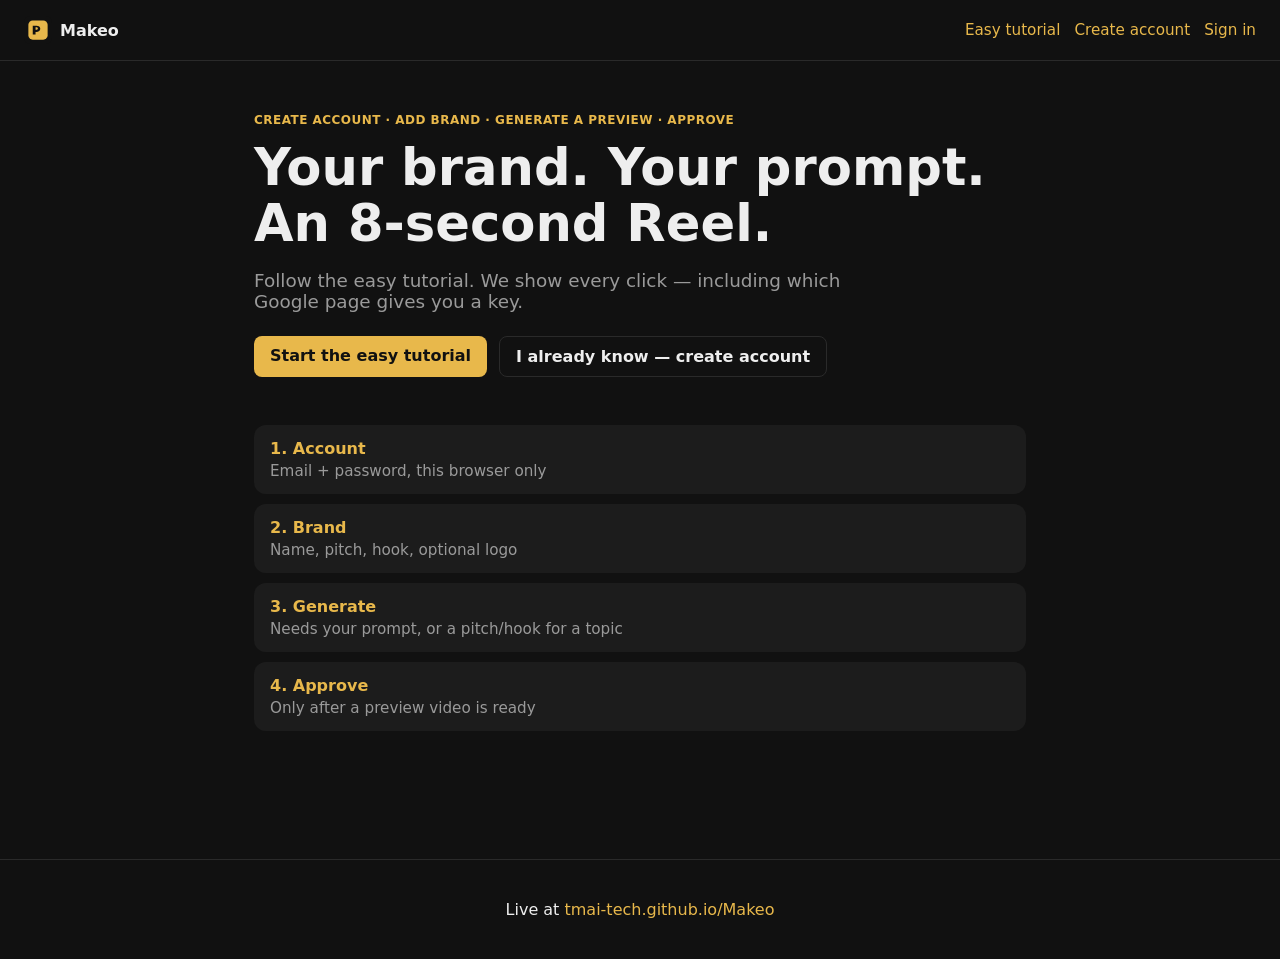
==== web/index.html @ adc28a22 "fix: tell the user a /ui 404 means the Colab worker is stale The live 8766 process is an older worke" ====
<!DOCTYPE html>
<html lang="en">
<head>
  <meta charset="UTF-8" />
  <meta name="viewport" content="width=device-width, initial-scale=1, viewport-fit=cover" />
  <meta name="theme-color" content="#111111" />
  <meta name="color-scheme" content="dark" />
  <meta name="description" content="Makeo — create a brand, generate an 8-second Reel, approve, post." />
  <meta name="mobile-web-app-capable" content="yes" />
  <meta name="apple-mobile-web-app-capable" content="yes" />
  <meta name="apple-mobile-web-app-status-bar-style" content="black-translucent" />
  <meta name="apple-mobile-web-app-title" content="Makeo" />
  <link rel="manifest" href="manifest.webmanifest" />
  <link rel="icon" href="assets/icon.svg" type="image/svg+xml" />
  <link rel="apple-touch-icon" href="assets/icon.svg" />
  <title>Makeo</title>
  <link rel="stylesheet" href="assets/styles.css" />
</head>
<body>
  <div id="app"></div>
  <script src="assets/app.js?v=cat8"></script>
</body>
</html>
---- web/assets/styles.css ----
:root {
  --bg: #111;
  --fg: #eee;
  --mut: #9a9a9a;
  --line: #2a2a2a;
  --gold: #e8b84b;
  --card: #1c1c1c;
  --ok: #1a7f37;
  --bad: #8a2a2a;
}
* { box-sizing: border-box; }
html, body { margin: 0; padding: 0; background: var(--bg); color: var(--fg);
  font-family: system-ui, sans-serif; min-height: 100%; }
a { color: var(--gold); text-decoration: none; }
.top { display: flex; justify-content: space-between; align-items: center;
  padding: 16px 24px; border-bottom: 1px solid var(--line); position: sticky; top: 0;
  background: var(--bg); z-index: 2; gap: 12px; flex-wrap: wrap; }
.brand { display: flex; align-items: center; gap: 8px; color: var(--fg); font-weight: 700; }
nav { display: flex; gap: 14px; font-size: 0.95rem; align-items: center; flex-wrap: wrap; }
nav .who { color: var(--mut); font-size: 0.85rem; }
main { max-width: 820px; margin: 0 auto; padding: 40px 24px 80px; }
.hero h1 { font-size: clamp(2rem, 5vw, 3.2rem); line-height: 1.1; margin: 8px 0 16px; }
.eyebrow { color: var(--gold); letter-spacing: 0.04em; text-transform: uppercase;
  font-size: 0.75rem; font-weight: 600; }
.lead { color: var(--mut); font-size: 1.15rem; max-width: 38rem; }
.actions { display: flex; gap: 12px; flex-wrap: wrap; margin-top: 24px; }
.btn { display: inline-block; padding: 10px 16px; border-radius: 8px; font-weight: 600;
  border: 0; cursor: pointer; font-size: 1rem; }
.btn.primary { background: var(--gold); color: #111; }
.btn.ghost { background: transparent; color: var(--fg); border: 1px solid var(--line); }
.btn.ok { background: var(--ok); color: #fff; }
.btn.no { background: #3a3a3a; color: #eee; }
.btn:disabled { opacity: 0.5; cursor: not-allowed; }
.pipe { list-style: none; padding: 0; margin: 48px 0; display: grid; gap: 10px; }
.pipe li { background: var(--card); border-radius: 12px; padding: 14px 16px;
  display: grid; gap: 4px; }
.pipe strong { color: var(--gold); }
.pipe span { color: var(--mut); font-size: 0.95rem; }
.panel { background: var(--card); border-radius: 16px; padding: 24px; }
.panel h1, .panel h2 { margin-top: 0; }
.muted { color: var(--mut); }
.error { color: #f66; }
.ok { color: #6d6; }
label { display: block; margin: 14px 0 6px; color: var(--mut); font-size: 0.9rem; }
input, textarea, select { width: 100%; padding: 10px; border-radius: 8px;
  border: 1px solid var(--line); background: #111; color: var(--fg); }
.grid { display: grid; gap: 16px; margin-top: 40px; }
@media (min-width: 700px) { .grid { grid-template-columns: 1fr 1fr 1fr; } }
.grid article, .card { background: var(--card); border-radius: 12px; padding: 16px; }
.card { margin: 12px 0; }
.banner { background: #2a2208; border: 1px solid var(--gold); color: #f3e3b0;
  border-radius: 10px; padding: 10px 12px; margin: 0 0 20px; font-size: 0.9rem; }
footer { border-top: 1px solid var(--line); padding: 24px; text-align: center; }
code { color: var(--gold); }
.reel {
  width: min(260px, 70vw); aspect-ratio: 9/16; border-radius: 16px;
  background: #000; margin: 12px auto; overflow: hidden; position: relative;
  display: flex; flex-direction: column; justify-content: flex-end;
  border: 1px solid var(--line);
}
.reel img, .reel video { width: 100%; height: 100%; object-fit: cover; position: absolute; inset: 0; }
.reel .end { position: relative; padding: 16px; background: linear-gradient(transparent, #000 70%); }
.reel .end .name { color: var(--gold); font-weight: 700; }
.steps { list-style: none; padding: 0; }
.steps li { padding: 8px 0; border-bottom: 1px solid var(--line); color: var(--mut); }
.steps li.on { color: var(--gold); }
.steps li.done { color: #6d6; }
.pill { display: inline-block; font-size: 0.75rem; padding: 2px 8px; border-radius: 999px;
  background: #2a2a2a; color: var(--mut); text-transform: uppercase; letter-spacing: 0.04em; }
.pill.wait { color: var(--gold); }
.pill.posted { color: #6d6; }
.pill.rej { color: #f88; }
.row { display: flex; gap: 10px; flex-wrap: wrap; margin-top: 12px; }
thumb { }
.logo-preview { width: 48px; height: 48px; object-fit: contain; border-radius: 8px; background: #000; }
.cat-head { display:flex; justify-content:space-between; align-items:flex-start; gap:16px; flex-wrap:wrap; }
.cat-head h1 { margin:0 0 8px; }
.worker { font-size:0.9rem; }
.worker.ok { color:#6d6; }
.worker.bad { color:#f88; }
.cat-grid { display:grid; gap:16px; margin-top:16px; }
@media (min-width: 860px) {
  .cat-grid { grid-template-columns: 1fr 1fr 1.1fr; }
}
.drop {
  position:relative; min-height:260px; border:2px dashed var(--line);
  border-radius:16px; background:#161616; overflow:hidden;
  display:flex; align-items:center; justify-content:center; text-align:center;
}
.drop.has { border-style:solid; border-color:#3a3a3a; }
.drop img { position:absolute; inset:0; width:100%; height:100%; object-fit:cover; }
.drop .hint { position:relative; z-index:1; color:var(--mut); padding:16px; pointer-events:none; }
.drop.has .hint { background:linear-gradient(transparent, #000c); color:#eee; position:absolute; left:0; right:0; bottom:0; padding:12px; }
.drop input[type=file] { position:absolute; inset:0; opacity:0; cursor:pointer; z-index:2; }
.cat-result {
  min-height:260px; border-radius:16px; background:#0a0a0a;
  border:1px solid var(--line); display:flex; align-items:center; justify-content:center;
  overflow:hidden; aspect-ratio:2/3;
}
.cat-result img { width:100%; height:100%; object-fit:contain; background:#000; }
.chips { display:flex; gap:8px; flex-wrap:wrap; }
.chip {
  padding:6px 12px; border-radius:999px; border:1px solid var(--line);
  background:transparent; color:var(--fg); cursor:pointer; font-size:0.9rem;
}
.chip.on { background:var(--gold); color:#111; border-color:var(--gold); font-weight:700; }
.cat-shots { display:grid; gap:12px; grid-template-columns:repeat(auto-fill, minmax(140px, 1fr)); margin-top:16px; }
.cat-shots a { display:block; aspect-ratio:2/3; border-radius:10px; overflow:hidden; border:1px solid var(--line); }
.cat-shots img { width:100%; height:100%; object-fit:cover; }
.worker-row input { flex:1; min-width:180px; }
.how { display: grid; gap: 16px; margin: 20px 0 32px; }
.how-step { background: var(--card); border-radius: 16px; padding: 16px 18px 18px; }
.how-step .n { display: inline-flex; align-items: center; justify-content: center;
  width: 28px; height: 28px; border-radius: 50%; background: var(--gold); color: #111;
  font-weight: 800; margin-right: 8px; }
.how-step h3 { display: flex; align-items: center; margin: 0 0 8px; font-size: 1.1rem; }
.how-step p { margin: 8px 0; color: #ddd; }
.how-step .click { background: #2a2208; border-left: 4px solid var(--gold);
  padding: 8px 12px; border-radius: 8px; margin: 10px 0; }
.how-step .click strong { color: var(--gold); }
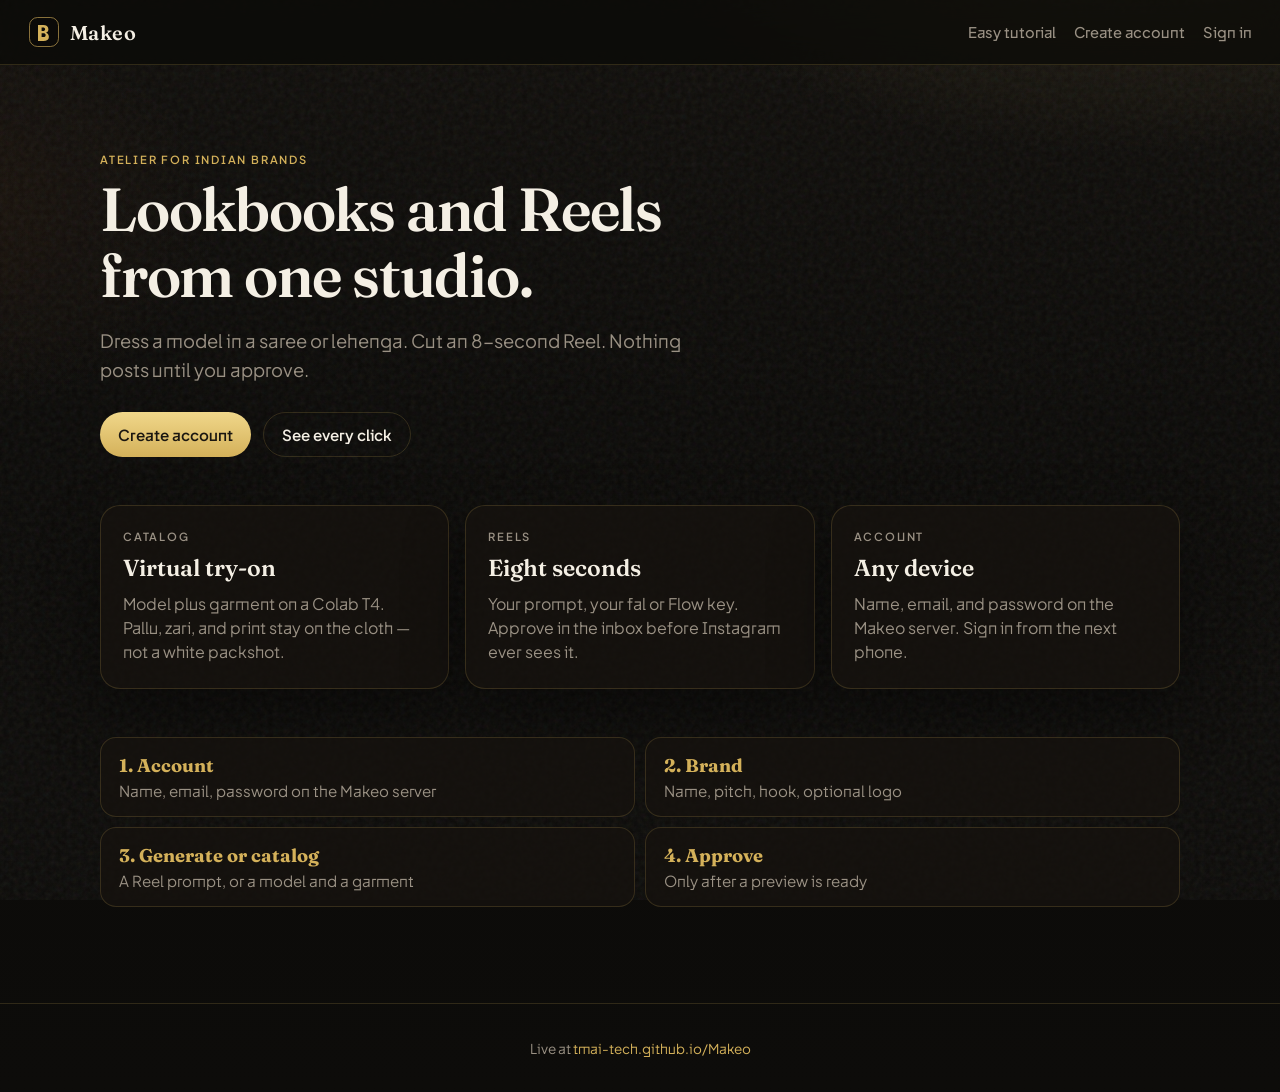
==== commit 15f01074: "feat: server auth and atelier UI Self-serve name/email/password accounts on FastAPI, Pages talks to " ====
--- a/web/index.html
+++ b/web/index.html
@@ -3,9 +3,9 @@
 <head>
   <meta charset="UTF-8" />
   <meta name="viewport" content="width=device-width, initial-scale=1, viewport-fit=cover" />
-  <meta name="theme-color" content="#111111" />
+  <meta name="theme-color" content="#0B0A08" />
   <meta name="color-scheme" content="dark" />
-  <meta name="description" content="Makeo — create a brand, generate an 8-second Reel, approve, post." />
+  <meta name="description" content="Makeo — lookbooks and 8-second Reels for Indian brands. Approve before anything posts." />
   <meta name="mobile-web-app-capable" content="yes" />
   <meta name="apple-mobile-web-app-capable" content="yes" />
   <meta name="apple-mobile-web-app-status-bar-style" content="black-translucent" />
@@ -14,10 +14,13 @@
   <link rel="icon" href="assets/icon.svg" type="image/svg+xml" />
   <link rel="apple-touch-icon" href="assets/icon.svg" />
   <title>Makeo</title>
-  <link rel="stylesheet" href="assets/styles.css" />
+  <link rel="preconnect" href="https://fonts.googleapis.com" />
+  <link rel="preconnect" href="https://fonts.gstatic.com" crossorigin />
+  <link href="https://fonts.googleapis.com/css2?family=Fraunces:opsz,wght@9..144,500;9..144,600;9..144,700&family=Plus+Jakarta+Sans:wght@400;500;600;700&display=swap" rel="stylesheet" />
+  <link rel="stylesheet" href="assets/styles.css?v=ui1" />
 </head>
 <body>
   <div id="app"></div>
-  <script src="assets/app.js?v=cat8"></script>
+  <script src="assets/app.js?v=ui1"></script>
 </body>
 </html>
--- a/web/assets/styles.css
+++ b/web/assets/styles.css
@@ -1,59 +1,173 @@
 :root {
-  --bg: #111;
-  --fg: #eee;
-  --mut: #9a9a9a;
-  --line: #2a2a2a;
-  --gold: #e8b84b;
-  --card: #1c1c1c;
-  --ok: #1a7f37;
-  --bad: #8a2a2a;
+  --bg: #0b0a08;
+  --bg-2: #12100d;
+  --fg: #f4efe4;
+  --mut: #9a9184;
+  --line: rgba(212, 177, 90, 0.18);
+  --gold: #d4b15a;
+  --gold-2: #f0d78a;
+  --card: rgba(22, 19, 15, 0.78);
+  --ok: #86c49a;
+  --bad: #d46a6a;
+  --ink: #1a1610;
+  --serif: "Fraunces", "Times New Roman", serif;
+  --sans: "Plus Jakarta Sans", system-ui, sans-serif;
+  --shadow: 0 24px 60px rgba(0, 0, 0, 0.35);
+  --radius: 20px;
 }
 * { box-sizing: border-box; }
-html, body { margin: 0; padding: 0; background: var(--bg); color: var(--fg);
-  font-family: system-ui, sans-serif; min-height: 100%; }
+html, body {
+  margin: 0; padding: 0; min-height: 100%;
+  background: var(--bg); color: var(--fg);
+  font-family: var(--sans);
+  font-feature-settings: "ss01" on;
+}
+body {
+  background:
+    radial-gradient(900px 480px at 88% -10%, rgba(212, 177, 90, 0.14), transparent 55%),
+    radial-gradient(700px 420px at -10% 20%, rgba(140, 80, 40, 0.12), transparent 50%),
+    linear-gradient(180deg, #100e0b 0%, var(--bg) 38%, #0d0c0a 100%);
+}
+body::before {
+  content: "";
+  position: fixed; inset: 0; pointer-events: none; z-index: 0; opacity: 0.07;
+  background-image: url("data:image/svg+xml,%3Csvg viewBox='0 0 200 200' xmlns='http://www.w3.org/2000/svg'%3E%3Cfilter id='n'%3E%3CfeTurbulence type='fractalNoise' baseFrequency='.85' numOctaves='4' stitchTiles='stitch'/%3E%3C/filter%3E%3Crect width='100%25' height='100%25' filter='url(%23n)'/%3E%3C/svg%3E");
+}
+#app { position: relative; z-index: 1; min-height: 100vh; display: flex; flex-direction: column; }
 a { color: var(--gold); text-decoration: none; }
-.top { display: flex; justify-content: space-between; align-items: center;
-  padding: 16px 24px; border-bottom: 1px solid var(--line); position: sticky; top: 0;
-  background: var(--bg); z-index: 2; gap: 12px; flex-wrap: wrap; }
-.brand { display: flex; align-items: center; gap: 8px; color: var(--fg); font-weight: 700; }
-nav { display: flex; gap: 14px; font-size: 0.95rem; align-items: center; flex-wrap: wrap; }
-nav .who { color: var(--mut); font-size: 0.85rem; }
-main { max-width: 820px; margin: 0 auto; padding: 40px 24px 80px; }
-.hero h1 { font-size: clamp(2rem, 5vw, 3.2rem); line-height: 1.1; margin: 8px 0 16px; }
-.eyebrow { color: var(--gold); letter-spacing: 0.04em; text-transform: uppercase;
-  font-size: 0.75rem; font-weight: 600; }
-.lead { color: var(--mut); font-size: 1.15rem; max-width: 38rem; }
-.actions { display: flex; gap: 12px; flex-wrap: wrap; margin-top: 24px; }
-.btn { display: inline-block; padding: 10px 16px; border-radius: 8px; font-weight: 600;
-  border: 0; cursor: pointer; font-size: 1rem; }
-.btn.primary { background: var(--gold); color: #111; }
+a:hover { color: var(--gold-2); }
+.top {
+  display: flex; justify-content: space-between; align-items: center;
+  padding: 16px 28px; position: sticky; top: 0; z-index: 8; gap: 14px; flex-wrap: wrap;
+  background: rgba(11, 10, 8, 0.72);
+  backdrop-filter: blur(16px);
+  border-bottom: 1px solid var(--line);
+}
+.brand {
+  display: flex; align-items: center; gap: 10px;
+  color: var(--fg); font-family: var(--serif); font-weight: 600;
+  letter-spacing: 0.02em; font-size: 1.25rem;
+}
+.brand img { border-radius: 9px; }
+nav { display: flex; gap: 18px; font-size: 0.92rem; align-items: center; flex-wrap: wrap; }
+nav a { color: var(--mut); font-weight: 500; }
+nav a:hover { color: var(--fg); }
+nav .who { color: var(--gold); font-size: 0.82rem; letter-spacing: 0.02em; }
+main { width: min(1080px, calc(100% - 40px)); margin: 0 auto; padding: 48px 0 96px; flex: 1; }
+.hero { padding: 28px 0 12px; max-width: 46rem; }
+.hero h1, h1 {
+  font-family: var(--serif);
+  font-weight: 600;
+  font-size: clamp(2.2rem, 6vw, 3.8rem);
+  line-height: 1.08;
+  letter-spacing: -0.02em;
+  margin: 10px 0 16px;
+}
+.eyebrow {
+  color: var(--gold); letter-spacing: 0.16em; text-transform: uppercase;
+  font-size: 0.7rem; font-weight: 600;
+}
+.lead { color: var(--mut); font-size: 1.15rem; max-width: 38rem; line-height: 1.55; }
+.actions { display: flex; gap: 12px; flex-wrap: wrap; margin-top: 28px; }
+.actions.tight { margin-top: 0; }
+.btn {
+  display: inline-flex; align-items: center; justify-content: center;
+  padding: 12px 18px; border-radius: 999px; font-weight: 600;
+  border: 0; cursor: pointer; font-size: 0.95rem; font-family: inherit;
+  transition: transform 0.15s ease, background 0.15s ease, border-color 0.15s ease;
+}
+.btn:hover { transform: translateY(-1px); }
+.btn.primary { background: linear-gradient(180deg, var(--gold-2), var(--gold)); color: var(--ink); }
 .btn.ghost { background: transparent; color: var(--fg); border: 1px solid var(--line); }
-.btn.ok { background: var(--ok); color: #fff; }
-.btn.no { background: #3a3a3a; color: #eee; }
-.btn:disabled { opacity: 0.5; cursor: not-allowed; }
-.pipe { list-style: none; padding: 0; margin: 48px 0; display: grid; gap: 10px; }
-.pipe li { background: var(--card); border-radius: 12px; padding: 14px 16px;
-  display: grid; gap: 4px; }
-.pipe strong { color: var(--gold); }
+.btn.ghost:hover { border-color: var(--gold); }
+.btn.ok { background: #24543a; color: #d8ffe6; }
+.btn.no, .btn.danger { background: transparent; color: #e8b4b4; border: 1px solid rgba(212, 106, 106, 0.35); }
+.btn:disabled { opacity: 0.5; cursor: not-allowed; transform: none; }
+.page-head {
+  display: flex; justify-content: space-between; align-items: flex-end;
+  gap: 16px; flex-wrap: wrap; margin-bottom: 22px;
+}
+.page-head h1 { margin: 6px 0 0; font-size: clamp(1.8rem, 4vw, 2.6rem); }
+.pillar-grid, .brand-grid {
+  display: grid; gap: 16px; margin: 36px 0 8px;
+}
+@media (min-width: 780px) {
+  .pillar-grid { grid-template-columns: 1fr 1fr 1fr; }
+  .brand-grid { grid-template-columns: 1fr 1fr; }
+}
+.pillar, .panel, .card, .how-step, .cat-log-card {
+  background: var(--card);
+  border: 1px solid var(--line);
+  border-radius: var(--radius);
+  box-shadow: var(--shadow);
+}
+.pillar { padding: 22px 22px 24px; }
+.pillar h2 { font-family: var(--serif); font-size: 1.45rem; margin: 8px 0 10px; font-weight: 600; }
+.pillar p { color: var(--mut); margin: 0; line-height: 1.5; }
+.pipe { list-style: none; padding: 0; margin: 48px 0 0; display: grid; gap: 10px; }
+@media (min-width: 780px) { .pipe { grid-template-columns: 1fr 1fr; } }
+.pipe li {
+  background: var(--card); border: 1px solid var(--line);
+  border-radius: 16px; padding: 16px 18px; display: grid; gap: 4px;
+}
+.pipe strong { color: var(--gold); font-family: var(--serif); font-size: 1.15rem; }
 .pipe span { color: var(--mut); font-size: 0.95rem; }
-.panel { background: var(--card); border-radius: 16px; padding: 24px; }
-.panel h1, .panel h2 { margin-top: 0; }
-.muted { color: var(--mut); }
-.error { color: #f66; }
-.ok { color: #6d6; }
-label { display: block; margin: 14px 0 6px; color: var(--mut); font-size: 0.9rem; }
-input, textarea, select { width: 100%; padding: 10px; border-radius: 8px;
-  border: 1px solid var(--line); background: #111; color: var(--fg); }
+.panel { padding: 28px; }
+.panel h1, .panel h2 { margin-top: 0; font-size: clamp(1.6rem, 3vw, 2.2rem); }
+.muted, .mut { color: var(--mut); }
+.error { color: #f0a0a0; }
+.ok { color: var(--ok); }
+label { display: block; margin: 16px 0 6px; color: var(--mut); font-size: 0.78rem;
+  letter-spacing: 0.08em; text-transform: uppercase; font-weight: 600; }
+.pw-wrap { display: flex; gap: 8px; align-items: center; }
+.pw-wrap input { flex: 1; margin: 0; }
+.pw-toggle {
+  margin: 0; background: transparent; color: var(--mut);
+  border: 1px solid var(--line); border-radius: 999px; padding: 10px 14px; cursor: pointer;
+  font-family: inherit; font-size: 0.8rem;
+}
+.api-url { margin-bottom: 22px; padding-bottom: 18px; border-bottom: 1px solid var(--line); }
+.api-url .status { color: var(--mut); font-size: 0.9rem; align-self: center; }
+input, textarea, select {
+  width: 100%; padding: 12px 14px; border-radius: 12px;
+  border: 1px solid var(--line); background: #0d0c0a; color: var(--fg);
+  font-family: inherit; font-size: 1rem;
+}
+input:focus, textarea:focus, select:focus {
+  outline: none; border-color: var(--gold); box-shadow: 0 0 0 3px rgba(212, 177, 90, 0.15);
+}
 .grid { display: grid; gap: 16px; margin-top: 40px; }
 @media (min-width: 700px) { .grid { grid-template-columns: 1fr 1fr 1fr; } }
-.grid article, .card { background: var(--card); border-radius: 12px; padding: 16px; }
-.card { margin: 12px 0; }
-.banner { background: #2a2208; border: 1px solid var(--gold); color: #f3e3b0;
-  border-radius: 10px; padding: 10px 12px; margin: 0 0 20px; font-size: 0.9rem; }
-footer { border-top: 1px solid var(--line); padding: 24px; text-align: center; }
-code { color: var(--gold); }
+.grid article, .card { padding: 18px; }
+.card { margin: 0; }
+.brand-card { display: grid; gap: 14px; }
+.brand-card-main { display: flex; gap: 14px; align-items: center; color: inherit; }
+.brand-card-main strong { display: block; font-family: var(--serif); font-size: 1.35rem; color: var(--fg); }
+.card-links { display: flex; flex-wrap: wrap; gap: 8px 14px; font-size: 0.88rem; }
+.logo-mark {
+  width: 48px; height: 48px; border-radius: 12px; display: grid; place-items: center;
+  background: #1b1712; border: 1px solid var(--line); color: var(--gold);
+  font-family: var(--serif); font-size: 1.3rem;
+}
+.banner {
+  background: rgba(42, 34, 12, 0.7); border: 1px solid var(--line); color: #f3e3b0;
+  border-radius: 14px; padding: 12px 14px; margin: 0 0 20px; font-size: 0.9rem;
+}
+footer {
+  border-top: 1px solid var(--line); padding: 22px 24px; text-align: center;
+  color: var(--mut); font-size: 0.85rem;
+}
+code { color: var(--gold-2); font-size: 0.92em; }
+.auth-layout {
+  display: grid; gap: 28px; align-items: stretch;
+}
+@media (min-width: 860px) {
+  .auth-layout { grid-template-columns: 0.9fr 1.1fr; gap: 40px; align-items: center; }
+}
+.auth-aside h1 { font-size: clamp(2rem, 4vw, 3rem); }
+.auth-aside p { color: var(--mut); line-height: 1.55; max-width: 28rem; }
 .reel {
-  width: min(260px, 70vw); aspect-ratio: 9/16; border-radius: 16px;
+  width: min(260px, 70vw); aspect-ratio: 9/16; border-radius: 18px;
   background: #000; margin: 12px auto; overflow: hidden; position: relative;
   display: flex; flex-direction: column; justify-content: flex-end;
   border: 1px solid var(--line);
@@ -64,57 +178,85 @@
 .steps { list-style: none; padding: 0; }
 .steps li { padding: 8px 0; border-bottom: 1px solid var(--line); color: var(--mut); }
 .steps li.on { color: var(--gold); }
-.steps li.done { color: #6d6; }
-.pill { display: inline-block; font-size: 0.75rem; padding: 2px 8px; border-radius: 999px;
-  background: #2a2a2a; color: var(--mut); text-transform: uppercase; letter-spacing: 0.04em; }
-.pill.wait { color: var(--gold); }
-.pill.posted { color: #6d6; }
+.steps li.done { color: var(--ok); }
+.pill, .worker {
+  display: inline-flex; align-items: center; gap: 8px;
+  font-size: 0.72rem; padding: 5px 10px; border-radius: 999px;
+  background: #1b1712; color: var(--mut); text-transform: uppercase; letter-spacing: 0.08em;
+  border: 1px solid var(--line); font-weight: 600;
+}
+.pill.wait, .worker.ok { color: var(--gold); }
+.pill.posted { color: var(--ok); }
 .pill.rej { color: #f88; }
-.row { display: flex; gap: 10px; flex-wrap: wrap; margin-top: 12px; }
-thumb { }
-.logo-preview { width: 48px; height: 48px; object-fit: contain; border-radius: 8px; background: #000; }
-.cat-head { display:flex; justify-content:space-between; align-items:flex-start; gap:16px; flex-wrap:wrap; }
-.cat-head h1 { margin:0 0 8px; }
-.worker { font-size:0.9rem; }
-.worker.ok { color:#6d6; }
-.worker.bad { color:#f88; }
-.cat-grid { display:grid; gap:16px; margin-top:16px; }
+.worker.ok { color: var(--ok); border-color: rgba(134, 196, 154, 0.35); }
+.worker.bad { color: #e8b4b4; }
+.row { display: flex; gap: 10px; flex-wrap: wrap; margin-top: 14px; align-items: center; }
+.logo-preview { width: 48px; height: 48px; object-fit: contain; border-radius: 12px; background: #000; border: 1px solid var(--line); }
+.cat-head { display: flex; justify-content: space-between; align-items: flex-end; gap: 16px; flex-wrap: wrap; margin-bottom: 18px; }
+.cat-head h1 { margin: 6px 0 8px; font-size: clamp(1.8rem, 4vw, 2.6rem); }
+.cat-grid { display: grid; gap: 16px; margin-top: 16px; }
 @media (min-width: 860px) {
-  .cat-grid { grid-template-columns: 1fr 1fr 1.1fr; }
+  .cat-grid { grid-template-columns: 1fr 1fr 1.05fr; }
 }
 .drop {
-  position:relative; min-height:260px; border:2px dashed var(--line);
-  border-radius:16px; background:#161616; overflow:hidden;
-  display:flex; align-items:center; justify-content:center; text-align:center;
-}
-.drop.has { border-style:solid; border-color:#3a3a3a; }
-.drop img { position:absolute; inset:0; width:100%; height:100%; object-fit:cover; }
-.drop .hint { position:relative; z-index:1; color:var(--mut); padding:16px; pointer-events:none; }
-.drop.has .hint { background:linear-gradient(transparent, #000c); color:#eee; position:absolute; left:0; right:0; bottom:0; padding:12px; }
-.drop input[type=file] { position:absolute; inset:0; opacity:0; cursor:pointer; z-index:2; }
+  position: relative; min-height: 280px; border: 1px dashed rgba(212, 177, 90, 0.35);
+  border-radius: 18px; background: #100e0b; overflow: hidden;
+  display: flex; align-items: center; justify-content: center; text-align: center;
+}
+.drop.has { border-style: solid; border-color: var(--line); }
+.drop img { position: absolute; inset: 0; width: 100%; height: 100%; object-fit: cover; }
+.drop .hint { position: relative; z-index: 1; color: var(--mut); padding: 16px; pointer-events: none; }
+.drop.has .hint { background: linear-gradient(transparent, #000c); color: #eee; position: absolute; left: 0; right: 0; bottom: 0; padding: 12px; }
+.drop input[type=file] { position: absolute; inset: 0; opacity: 0; cursor: pointer; z-index: 2; }
 .cat-result {
-  min-height:260px; border-radius:16px; background:#0a0a0a;
-  border:1px solid var(--line); display:flex; align-items:center; justify-content:center;
-  overflow:hidden; aspect-ratio:2/3;
-}
-.cat-result img { width:100%; height:100%; object-fit:contain; background:#000; }
-.chips { display:flex; gap:8px; flex-wrap:wrap; }
+  min-height: 280px; border-radius: 18px; background: #080706;
+  border: 1px solid var(--line); display: flex; align-items: center; justify-content: center;
+  overflow: hidden; aspect-ratio: 2/3;
+}
+.cat-result img { width: 100%; height: 100%; object-fit: contain; background: #000; }
+.chips { display: flex; gap: 8px; flex-wrap: wrap; }
 .chip {
-  padding:6px 12px; border-radius:999px; border:1px solid var(--line);
-  background:transparent; color:var(--fg); cursor:pointer; font-size:0.9rem;
-}
-.chip.on { background:var(--gold); color:#111; border-color:var(--gold); font-weight:700; }
-.cat-shots { display:grid; gap:12px; grid-template-columns:repeat(auto-fill, minmax(140px, 1fr)); margin-top:16px; }
-.cat-shots a { display:block; aspect-ratio:2/3; border-radius:10px; overflow:hidden; border:1px solid var(--line); }
-.cat-shots img { width:100%; height:100%; object-fit:cover; }
-.worker-row input { flex:1; min-width:180px; }
+  padding: 7px 13px; border-radius: 999px; border: 1px solid var(--line);
+  background: transparent; color: var(--fg); cursor: pointer; font-size: 0.88rem;
+  font-family: inherit;
+}
+.chip.on { background: var(--gold); color: var(--ink); border-color: var(--gold); font-weight: 700; }
+.cat-shots { display: grid; gap: 12px; grid-template-columns: repeat(auto-fill, minmax(140px, 1fr)); margin-top: 16px; }
+.cat-shots a { display: block; aspect-ratio: 2/3; border-radius: 12px; overflow: hidden; border: 1px solid var(--line); }
+.cat-shots img { width: 100%; height: 100%; object-fit: cover; }
+.cat-log-head { display: flex; justify-content: space-between; align-items: center; gap: 12px; flex-wrap: wrap; margin-top: 36px; }
+.cat-log-head h2 { margin: 0; font-family: var(--serif); font-size: 1.6rem; }
+.cat-log { display: grid; gap: 16px; grid-template-columns: repeat(auto-fill, minmax(180px, 1fr)); margin-top: 12px; }
+.cat-log-card { overflow: hidden; padding: 0 0 10px; }
+.cat-log-card > a { display: block; aspect-ratio: 2/3; }
+.cat-log-card > a img { width: 100%; height: 100%; object-fit: cover; }
+.cat-log-refs { display: flex; gap: 6px; padding: 8px 8px 0; }
+.cat-log-refs img { width: 44px; height: 44px; object-fit: cover; border-radius: 6px; border: 1px solid var(--line); }
+.cat-log-meta { color: var(--mut); font-size: 0.8rem; padding: 6px 8px 0; margin: 0; }
+.cat-rate { display: flex; gap: 4px; padding: 8px; flex-wrap: wrap; }
+.cat-rate .chip { padding: 2px 8px; font-size: 0.8rem; }
+.worker-row input { flex: 1; min-width: 180px; }
 .how { display: grid; gap: 16px; margin: 20px 0 32px; }
-.how-step { background: var(--card); border-radius: 16px; padding: 16px 18px 18px; }
-.how-step .n { display: inline-flex; align-items: center; justify-content: center;
-  width: 28px; height: 28px; border-radius: 50%; background: var(--gold); color: #111;
-  font-weight: 800; margin-right: 8px; }
-.how-step h3 { display: flex; align-items: center; margin: 0 0 8px; font-size: 1.1rem; }
-.how-step p { margin: 8px 0; color: #ddd; }
-.how-step .click { background: #2a2208; border-left: 4px solid var(--gold);
-  padding: 8px 12px; border-radius: 8px; margin: 10px 0; }
+.how-step { padding: 18px 20px 20px; }
+.how-step .n {
+  display: inline-flex; align-items: center; justify-content: center;
+  width: 28px; height: 28px; border-radius: 50%;
+  background: var(--gold); color: var(--ink);
+  font-weight: 800; margin-right: 8px; font-family: var(--sans); font-size: 0.85rem;
+}
+.how-step h3 { display: flex; align-items: center; margin: 0 0 8px; font-size: 1.15rem;
+  font-family: var(--serif); font-weight: 600; }
+.how-step p { margin: 8px 0; color: #ddd4c4; }
+.how-step .click {
+  background: rgba(42, 34, 8, 0.7); border-left: 3px solid var(--gold);
+  padding: 10px 12px; border-radius: 10px; margin: 10px 0;
+}
 .how-step .click strong { color: var(--gold); }
+.status { color: var(--mut); min-height: 1.2em; }
+.empty { padding: 28px; border: 1px dashed var(--line); border-radius: var(--radius); text-align: center; }
+@media (max-width: 640px) {
+  .top { padding: 12px 16px; }
+  main { width: calc(100% - 28px); padding-top: 28px; }
+  .panel { padding: 20px; }
+  .drop, .cat-result { min-height: 220px; }
+}
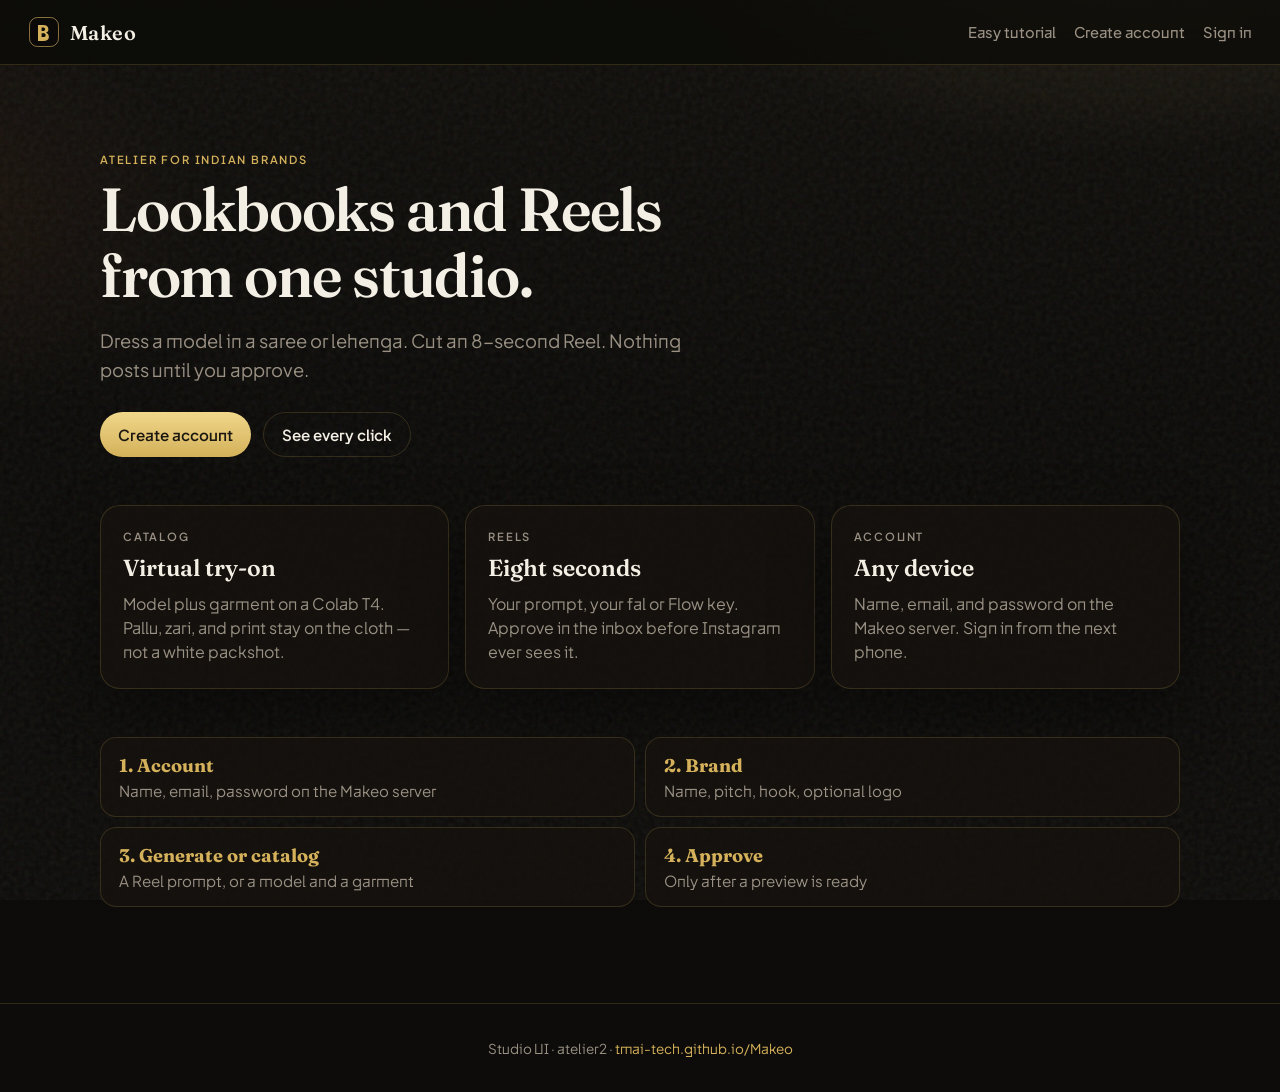
==== commit f7e226c6: "feat: ship atelier UI to the live Pages site The public https://tmai-tech.github.io/Makeo/ URL was s" ====
--- a/web/index.html
+++ b/web/index.html
@@ -17,10 +17,11 @@
   <link rel="preconnect" href="https://fonts.googleapis.com" />
   <link rel="preconnect" href="https://fonts.gstatic.com" crossorigin />
   <link href="https://fonts.googleapis.com/css2?family=Fraunces:opsz,wght@9..144,500;9..144,600;9..144,700&family=Plus+Jakarta+Sans:wght@400;500;600;700&display=swap" rel="stylesheet" />
-  <link rel="stylesheet" href="assets/styles.css?v=ui1" />
+  <meta http-equiv="Cache-Control" content="no-cache" />
+  <link rel="stylesheet" href="assets/styles.css?v=atelier2" />
 </head>
 <body>
   <div id="app"></div>
-  <script src="assets/app.js?v=ui1"></script>
+  <script src="assets/app.js?v=atelier2"></script>
 </body>
 </html>
